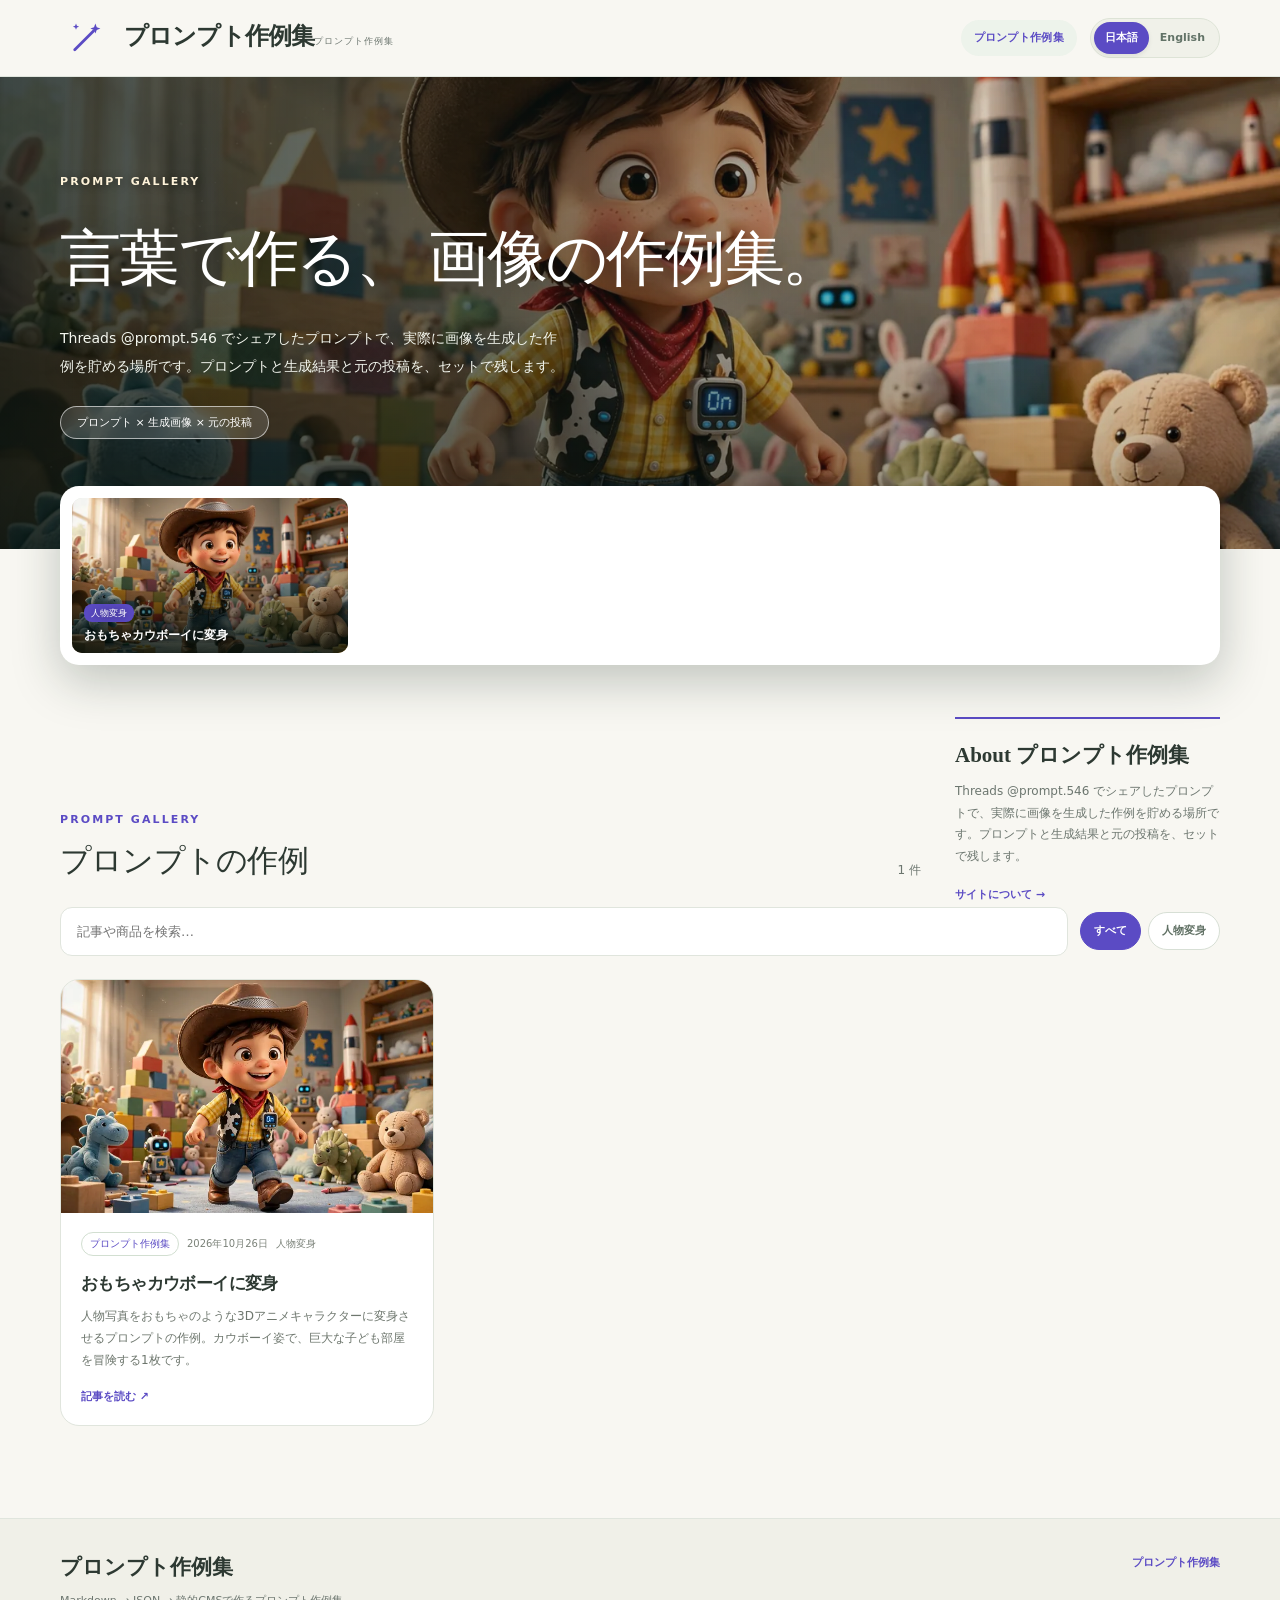
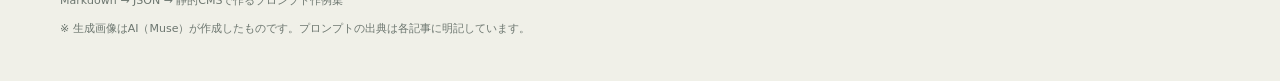
==== docs/index.html @ 7b7261bc "Update generated site files" ====
<!doctype html><html lang="ja"><head><meta charset="utf-8"><meta name="viewport" content="width=device-width,initial-scale=1"><meta name="description" content="Markdownから生成した静的JSONサイト"><meta http-equiv="Content-Security-Policy" content="default-src 'self'; script-src 'self' https://www.instagram.com https://www.threads.net https://www.threads.com; frame-src https://www.instagram.com https://www.threads.net https://www.threads.com; style-src 'self' 'unsafe-hashes' 'sha256-xK+TcQ9StFcaVVSroz1BgC50XqBvx1GcKyflF9XE4A0=' 'sha256-l6khRnjaVBZm7Z9S5+A/4ZrRnU7hBbTAGeVNTXpAbwU='; img-src 'self' data:; connect-src 'self'; object-src 'none'; base-uri 'self'; form-action 'none'"><title>プロンプト作例集</title><link rel="stylesheet" href="assets/style.css"></head><body><div id="app" data-default="prompt" data-root="./" data-mode="site" data-site-id="prompt" data-portal-url=""><p class="loading">読み込み中…</p></div><noscript>JavaScriptを有効にしてください。</noscript><script src="assets/app.js" defer></script></body></html>
---- docs/assets/style.css ----
:root{--bg:#f8f7f2;--ink:#2d3932;--muted:#6c766f;--line:#e0e5dd;--accent:#416851;--accentsoft:#edf3eb;--paper:#fff;--round:19px;--shadow:0 18px 48px rgba(37,57,42,.075)}*{box-sizing:border-box}html{scroll-behavior:smooth}body{margin:0;background:var(--bg);color:var(--ink);font:15px/1.8 -apple-system,BlinkMacSystemFont,'Noto Sans JP','Hiragino Kaku Gothic ProN',system-ui,sans-serif}button,input{font:inherit}button{cursor:pointer}a{color:inherit;text-decoration:none}a:hover{color:var(--accent)}img{max-width:100%}h1,h2,h3,p{margin-top:0}[hidden]{display:none!important}.container{width:min(1160px,calc(100% - 48px));margin:auto}.topbar{position:sticky;top:0;z-index:5;background:rgba(248,247,242,.97);backdrop-filter:blur(13px);border-bottom:1px solid var(--line)}.topline{display:flex;gap:18px;align-items:center;justify-content:space-between;min-height:76px}.brand{display:flex;align-items:center;gap:12px;min-width:0}.brandicon{width:42px;height:42px;display:grid;place-items:center;border-radius:13px;background:var(--accent);color:white;font:26px Georgia,serif}.brandname{font-family:Georgia,'Noto Serif JP',serif;font-size:24px;font-weight:700;line-height:1.1;letter-spacing:-.035em}.brandsub{font-size:9px;color:var(--muted);letter-spacing:.11em;line-height:1.4;margin-top:5px}.links{display:flex;align-items:center;gap:6px;flex-wrap:wrap;justify-content:flex-end}.links a{font-size:11px;font-weight:700;letter-spacing:.025em;border-radius:100px;padding:8px 13px;white-space:nowrap}.links a.selected{background:var(--accentsoft);color:var(--accent)}.cartbadge{display:inline-block;background:var(--accent);color:white;border-radius:15px;font-size:9px;min-width:17px;text-align:center;padding:0 4px}.mobilehint{display:none}.hero{background:linear-gradient(115deg,#e3eade,#f2dfc7);position:relative;overflow:hidden}.hero:before{content:"";position:absolute;width:370px;height:370px;border-radius:100%;right:-55px;top:-160px;background:rgba(255,255,255,.28)}.hero:after{content:"✳";position:absolute;right:10%;bottom:-150px;font:350px Georgia,serif;line-height:1;color:rgba(74,110,81,.09);transform:rotate(-16deg)}.hero.town{background:linear-gradient(110deg,#d9ebec,#eaf1e2)}.hero.town:after{content:"⌂";color:rgba(66,106,118,.09)}.hero.fruit{background:linear-gradient(110deg,#f6e6d2,#f7e0d9)}.hero.fruit:after{content:"◌";color:rgba(166,95,70,.13)}.heroinner{position:relative;z-index:1;padding:70px 0 77px;max-width:1160px;margin:auto}.kicker{font-size:11px;letter-spacing:.19em;font-weight:800;color:var(--accent)}.hero h1{font:500 clamp(35px,5vw,61px)/1.5 Georgia,'Noto Serif JP',serif;letter-spacing:-.035em;margin:19px 0;color:#263c31;white-space:pre-line}.hero p{font-size:14px;max-width:565px;color:#5c6a60;line-height:2}.hero .subpill{display:inline-flex;border:1px solid color-mix(in srgb,var(--accent) 35%,transparent);border-radius:100px;color:var(--accent);font-size:11px;padding:6px 16px;margin-top:12px;background:rgba(255,255,255,.28)}.section{padding:52px 0}.sectiontitle{display:flex;justify-content:space-between;align-items:end;margin-bottom:25px;gap:16px}.sectiontitle h2{font:500 31px/1.35 Georgia,'Noto Serif JP',serif;letter-spacing:-.025em;margin:8px 0 0}.sectiontitle .caption{font-size:12px;color:var(--muted);margin:0}.siteintro{display:grid;grid-template-columns:repeat(3,1fr);gap:18px;margin-bottom:50px}.siteitem{border:1px solid var(--line);background:white;border-radius:18px;padding:22px 23px;transition:transform .15s,border-color .15s;display:flex;gap:12px;align-items:start}.siteitem:hover{transform:translateY(-3px);border-color:var(--accent)}.siteemoji{width:45px;height:45px;border-radius:15px;background:var(--accentsoft);display:grid;place-items:center;font-size:23px;flex:none}.siteitem strong{font-size:15px}.siteitem span{display:block;font-size:11px;color:var(--muted);line-height:1.8;margin-top:4px}.tools{display:flex;gap:12px;flex-wrap:wrap;align-items:center;margin-bottom:23px}.search{background:#fff;border:1px solid var(--line);padding:12px 16px;border-radius:12px;min-width:220px;flex:1;font-size:13px;outline-color:var(--accent)}.chips{display:flex;flex-wrap:wrap;gap:7px}.chip{border:1px solid #d7dfd5;color:#617165;padding:8px 13px;background:#fff;border-radius:30px;font-size:11px;font-weight:700}.chip.active{background:var(--accent);color:white;border-color:var(--accent)}.grid{display:grid;grid-template-columns:repeat(3,minmax(0,1fr));gap:19px}.tile{border-radius:var(--round);background:var(--paper);border:1px solid var(--line);overflow:hidden;display:flex;flex-direction:column;transition:transform .18s,border-color .18s,box-shadow .18s}.tile:hover{transform:translateY(-4px);box-shadow:var(--shadow);border-color:#b3c6b6}.tile-image{width:100%;aspect-ratio:16/10;object-fit:cover;display:block;background:#e8e4d8}.tile-content{display:flex;flex-direction:column;flex:1;padding:19px 20px 18px}.tile-meta{display:flex;gap:8px;align-items:center;flex-wrap:wrap;color:#7b8279;font-size:10px}.tag{color:var(--accent);border:1px solid #d2dfd1;border-radius:20px;padding:2px 8px;font-size:10px}.tile h3{font-size:17px;line-height:1.65;margin:13px 0 8px;letter-spacing:-.035em}.tile p{font-size:12px;color:#6e776e;line-height:1.85;margin-bottom:16px}.tile-foot{margin-top:auto;display:flex;gap:10px;justify-content:space-between;align-items:center}.more{color:var(--accent);font-size:11px;font-weight:800}.price{font-size:19px;font-weight:750;color:#a65e42}.price small{font-size:10px;font-weight:400;color:#777}.pillbutton{border:1px solid var(--accent);background:var(--accent);color:white;border-radius:30px;padding:7px 15px;font-size:11px;font-weight:700}.pillbutton.ghost{background:white;color:var(--accent)}.pillbutton:hover{opacity:.85}.introgrid{display:grid;grid-template-columns:1fr 265px;gap:34px}.rightnote{border-top:2px solid var(--accent);padding-top:22px}.rightnote h3{font:600 21px Georgia,serif;margin-bottom:12px}.rightnote p{font-size:12px;color:var(--muted)}.article{display:grid;grid-template-columns:minmax(0,1fr) 260px;gap:34px;align-items:start}.articlehead{padding:44px 0 32px;background:linear-gradient(105deg,var(--accentsoft),#f5eddf)}.articlehead h1{font:500 clamp(29px,4vw,44px)/1.52 Georgia,'Noto Serif JP',serif;margin:12px 0 0;overflow-wrap:anywhere}.paper{border:1px solid var(--line);border-radius:19px;background:#fff;padding:32px;overflow-wrap:anywhere}.articlecover{width:100%;aspect-ratio:16/10;object-fit:cover;border-radius:11px;margin-bottom:26px}.prose{font-size:14px;line-height:2.15}.prose h2{font-size:20px;margin-top:30px;border-left:4px solid var(--accent);padding-left:12px}.prose h3{font-size:17px}.prose img{display:block;margin:22px auto;max-width:100%;height:auto;border-radius:10px}.prose p{margin-bottom:18px}.prose a{color:var(--accent);font-weight:600;text-decoration:underline;text-underline-offset:3px}.prose a:hover{text-decoration-thickness:2px}.prose ul{padding-left:20px}.prose table{width:100%;border-collapse:collapse;margin:4px 0 24px;font-size:13px;line-height:1.75}.prose th,.prose td{border:1px solid var(--line);padding:9px 12px;text-align:left;vertical-align:top}.prose th{background:var(--accentsoft);font-weight:700}.prose tbody tr:nth-child(even){background:#fafaf6}.prose td:first-child{font-weight:600}.prose pre{overflow-x:auto;background:#f4f4ee;border:1px solid var(--line);border-radius:10px;padding:14px 16px;font-size:12.5px;line-height:1.7;margin:4px 0 22px}.prose code{font-family:ui-monospace,SFMono-Regular,Menlo,Consolas,monospace}.backlink{display:inline-flex;margin-top:25px;color:var(--accent);font-weight:800;font-size:12px}.info{padding:17px;background:var(--accentsoft);border-radius:13px;font-size:12px;color:#5f6e62;margin-top:18px}.info.warn{background:#fff4e5;color:#956044;border:1px solid #efd7b9}.cross{margin-top:45px;padding-top:20px;border-top:1px solid var(--line)}.cross h2{font:500 25px Georgia,serif}.crosslinks{display:grid;grid-template-columns:repeat(2,minmax(0,1fr));gap:14px}.crosslink{display:flex;align-items:center;gap:12px;border:1px solid var(--line);padding:9px;background:white;border-radius:12px;min-width:0}.crosslink img{width:78px;height:58px;object-fit:cover;border-radius:7px;flex:none}.crosslink strong{font-size:12px;line-height:1.5;display:block}.crosslink span{font-size:10px;color:var(--muted)}.lead{font:500 18px/1.85 Georgia,serif}.purchase{display:flex;align-items:end;justify-content:space-between;gap:12px;background:#f8f6ef;padding:18px;border-radius:13px;margin-top:25px}.purchase .pillbutton{font-size:13px;padding:12px 18px}.toolbar{display:flex;align-items:center;justify-content:space-between;gap:12px;margin-bottom:24px}.notice{font-size:12px;color:#926148;background:#fff1e7;border:1px solid #eed6c2;border-radius:10px;padding:12px 16px}.cartrow{display:grid;grid-template-columns:90px 1fr auto;align-items:center;gap:17px;border-bottom:1px solid var(--line);padding:19px 0}.cartrow img{width:90px;height:67px;object-fit:cover;border-radius:9px}.cartrow h3{font-size:15px;margin-bottom:4px}.cartrow p{font-size:11px;color:var(--muted);margin:0}.cartctrl{display:flex;align-items:center;gap:9px}.cartctrl button{border:1px solid var(--line);background:#fff;padding:4px 10px;border-radius:8px}.total{display:flex;align-items:center;justify-content:space-between;font-size:20px;font-weight:bold;margin:30px 0}.servicegrid{display:grid;grid-template-columns:repeat(3,minmax(0,1fr));gap:12px;margin:0 0 35px}.service{padding:17px 20px;background:white;border:1px solid var(--line);border-radius:14px;font-size:13px;font-weight:700;color:#466f78;display:flex;align-items:center;gap:10px}.footer{margin-top:40px;border-top:1px solid var(--line);background:#f0f0e8;padding:34px 0}.footerinner{display:flex;align-items:start;justify-content:space-between;gap:24px}.footer strong{font:600 21px Georgia,serif}.footer p{font-size:11px;color:var(--muted);margin:8px 0}.footlinks{display:flex;gap:16px;flex-wrap:wrap}.footlinks a{font-size:11px;font-weight:700;color:var(--accent)}.empty{padding:35px;border:1px dashed #ccd5ca;border-radius:14px;text-align:center;color:var(--muted)}.loading{padding:50px;text-align:center}.sr-only{position:absolute;width:1px;height:1px;overflow:hidden;clip:rect(0,0,0,0)}
@media(max-width:950px){.grid{grid-template-columns:repeat(2,minmax(0,1fr))}.siteintro{grid-template-columns:repeat(2,minmax(0,1fr))}.introgrid,.article{grid-template-columns:1fr}.rightnote{display:none}.links{gap:0}.links a{padding:8px 9px}.heroinner{padding:58px 0}}
@media(max-width:600px){.container{width:calc(100% - 30px)}.topline{min-height:80px;display:block;padding:12px 0}.brand{margin-bottom:8px}.brandicon{width:33px;height:33px;font-size:19px}.brandname{font-size:19px}.brandsub{display:none}.links{justify-content:flex-start;gap:2px}.links a{font-size:10px;padding:5px 8px}.heroinner{padding:38px 0 44px}.hero h1{font-size:35px}.hero p{font-size:12px}.hero:after{font-size:210px;bottom:-85px}.section{padding:36px 0}.siteintro,.grid,.crosslinks,.servicegrid{grid-template-columns:1fr}.sectiontitle h2{font-size:25px}.paper{padding:20px}.articlehead{padding:27px 0}.cartrow{grid-template-columns:65px 1fr}.cartrow img{width:65px;height:58px}.cartctrl{grid-column:2}.purchase{display:block}.purchase button{margin-top:16px}.footerinner{display:block}.footlinks{margin-top:16px}.tile-content{padding:16px}.prose table{display:block;overflow-x:auto;-webkit-overflow-scrolling:touch}.prose th,.prose td{padding:8px 10px}.prose table:has(>thead>tr>:nth-child(2):last-child){overflow:visible}.prose table:has(>thead>tr>:nth-child(2):last-child) thead{display:none}.prose table:has(>thead>tr>:nth-child(2):last-child) tbody,.prose table:has(>thead>tr>:nth-child(2):last-child) tr{display:block}.prose table:has(>thead>tr>:nth-child(2):last-child) tr{border:1px solid var(--line);border-radius:12px;margin-bottom:12px;overflow:hidden;background:#fff}.prose table:has(>thead>tr>:nth-child(2):last-child) td{display:block;border:none;padding:6px 14px 12px}.prose table:has(>thead>tr>:nth-child(2):last-child) td:first-child{background:var(--accentsoft);font-weight:700;white-space:normal;padding:8px 14px;margin-bottom:6px}.prose table:not(:has(>thead>tr>:nth-child(2):last-child)) th,.prose table:not(:has(>thead>tr>:nth-child(2):last-child)) td{min-width:112px}}
@media(prefers-reduced-motion:reduce){html{scroll-behavior:auto}.tile,.siteitem{transition:none}}
/* Bi-lingual navigation and photographic Yamagata gourmet hero. */
.header-right{display:flex;align-items:center;gap:13px;justify-content:flex-end;flex-wrap:wrap}
.language-switch{display:inline-flex;background:#f0f1e9;border:1px solid #dde3d6;padding:3px;border-radius:40px;white-space:nowrap}
.language-switch button{border:0;background:transparent;padding:6px 11px;color:#627367;border-radius:30px;font-size:11px;font-weight:750}
.language-switch button.chosen{background:var(--accent);color:#fff;box-shadow:0 2px 5px #00000014}
.hero.gourmet,.hero.prompt{background:#38302a;color:#fff}
.hero.gourmet,.hero.prompt .hero-photo{position:absolute;inset:0;width:100%;height:100%;object-fit:cover;display:block}
.hero.gourmet,.hero.prompt:before{display:none}
.hero.gourmet,.hero.prompt:after{content:none}
.hero.gourmet,.hero.prompt .heroinner{isolation:isolate}
.hero.gourmet,.hero.prompt h1{color:#fff;text-shadow:0 2px 20px #00000070}
.hero.gourmet,.hero.prompt .kicker{color:#fae0b5}
.hero.gourmet,.hero.prompt p{color:#fff0d9;max-width:510px;text-shadow:0 1px 12px #00000065}
.hero.gourmet,.hero.prompt .subpill{background:#ffffff1f;border-color:#ffffff80;color:#fff}
.site-link-label{color:var(--accent)!important;font-weight:700!important}
@media(max-width:1060px){.header-right{gap:6px}.links a{padding:6px 8px}}
@media(max-width:720px){.header-right{justify-content:flex-start}.language-switch{margin-top:4px}.hero.gourmet,.hero.prompt .hero-photo{object-position:56% center}.hero.gourmet,.hero.prompt:before{display:block;background:linear-gradient(90deg,#221b14bb,transparent);inset:0;width:auto;height:auto;border-radius:0}.hero.gourmet,.hero.prompt .heroinner{padding:55px 0 65px}}


/* Editorial photographic style, with fully localized HTML text over image assets. */
.hero{background:#22312b;min-height:440px;isolation:isolate}
.hero .hero-photo{position:absolute;inset:0;width:100%;height:100%;display:block;object-fit:cover;object-position:center 47%;z-index:-2}
.hero:before,.hero.gourmet,.hero.prompt:before{content:"";display:block;position:absolute;inset:0;width:100%;height:100%;border-radius:0;background:linear-gradient(90deg,rgba(10,22,19,.79) 0%,rgba(13,24,20,.56) 39%,rgba(13,22,19,.07) 84%),linear-gradient(0deg,rgba(11,20,15,.30),transparent 55%);z-index:-1;pointer-events:none}
.hero:after,.hero.town:after,.hero.fruit:after,.hero.gourmet,.hero.prompt:after{content:none;display:none}
.hero.town,.hero.fruit,.hero.bakery,.hero.gourmet,.hero.prompt,.hero.portal{background-color:#284034}
.hero .heroinner{position:relative;z-index:1;padding:90px 0 110px}
.hero h1,.hero.gourmet,.hero.prompt h1{color:#fff;text-shadow:0 4px 30px rgba(0,0,0,.38)}
.hero p,.hero.gourmet,.hero.prompt p{color:#f3f6ee;text-shadow:0 1px 15px rgba(0,0,0,.5)}
.hero .kicker,.hero.gourmet,.hero.prompt .kicker{color:#fff3d9;text-shadow:0 1px 8px #0007}
.hero .subpill,.hero.gourmet,.hero.prompt .subpill{color:white;border-color:#fff9;background:#ffffff24;backdrop-filter:blur(8px)}
.hero.fruit .hero-photo{object-position:center 48%}
.hero.town .hero-photo{object-position:center 50%}
.hero.bakery .hero-photo{object-position:center 50%}
.siteintro{grid-template-columns:repeat(4,minmax(0,1fr));gap:15px;margin-bottom:51px}
.siteitem{display:block;padding:0;overflow:hidden;min-width:0;box-shadow:0 5px 20px #20351f0a}
.siteitem-photo{display:block;overflow:hidden;height:156px;margin:0!important;background:#dde4d6}
.siteitem-photo img{width:100%;height:100%;display:block;object-fit:cover;transition:transform .3s}
.siteitem:hover .siteitem-photo img{transform:scale(1.045)}
.siteitem-info{padding:17px 19px 20px}
.siteitem-info strong{display:block;font-size:17px;line-height:1.45;margin:6px 0}
.siteitem-info .siteitem-type{font-size:10px;color:var(--accent);font-weight:800;letter-spacing:.07em}
.siteitem-info .siteitem-description{font-size:11px;line-height:1.7;color:#68766e;display:block;min-height:38px}
.siteitem-info .site-link-label{display:block;margin-top:14px}
.feature-wrap{position:relative;z-index:2;margin-top:-63px}
.photo-features{display:grid;grid-template-columns:repeat(4,minmax(0,1fr));gap:11px;padding:12px;background:#fff;border-radius:19px;box-shadow:0 16px 48px #172a2040}
.photo-feature{position:relative;height:155px;overflow:hidden;display:block;border-radius:10px;background:#dce8df}
.photo-feature:after{content:"";position:absolute;inset:0;background:linear-gradient(0deg,#05100ad9,transparent 65%)}
.photo-feature img{width:100%;height:100%;display:block;object-fit:cover;transition:transform .3s}
.photo-feature:hover img{transform:scale(1.07)}
.feature-caption{position:absolute;z-index:1;bottom:10px;left:12px;right:12px;color:#fff;text-shadow:0 1px 8px #000a}
.feature-caption small{display:inline-block;font-size:9px;background:var(--accent);color:#fff;padding:1px 7px;border-radius:8px;margin-bottom:5px}
.feature-caption strong{display:block;font-size:12px;line-height:1.35;max-height:3em;overflow:hidden}
@media(max-width:1000px){.siteintro{grid-template-columns:repeat(2,minmax(0,1fr))}.photo-feature{height:138px}.hero .heroinner{padding:70px 0 103px}}
@media(max-width:650px){.hero{min-height:385px}.hero .heroinner{padding:55px 0 100px}.hero:before{background:linear-gradient(90deg,#102015d9,rgba(12,28,19,.56) 75%,#0b261f35)}.siteintro{gap:12px}.siteitem-photo{height:112px}.siteitem-info{padding:12px}.siteitem-info strong{font-size:14px}.siteitem-info .siteitem-description{min-height:0}.photo-features{grid-template-columns:repeat(2,minmax(0,1fr));gap:8px;padding:8px;border-radius:14px}.feature-wrap{margin-top:-53px}.photo-feature{height:128px}.feature-caption strong{font-size:11px}}

/* Editorial vector logos, replacing the temporary h./house/emoji marks. */
.brandicon{width:52px;height:52px;flex:none;display:inline-flex;align-items:center;justify-content:center;background:transparent!important;color:#4a755f;border-radius:0!important;font-size:inherit;overflow:visible}
.brandicon svg{display:block;width:49px;height:49px;max-width:none;flex:none}
.brandicon-portal{color:#55785c}
.brandicon-bakery{color:#9b6a36}
.brandicon-town{color:#517c55}
.brandicon-fruit{color:#e77e2a}
.brandicon-gourmet{color:#143c47}
.brandicon-gourmet svg{width:54px}
@media(max-width:650px){.brandicon{width:39px;height:39px}.brandicon svg{width:38px;height:38px}.brandicon-gourmet svg{width:42px}}

.embed{display:flex;justify-content:center;margin:0 auto 24px;max-width:560px}
.embed blockquote{width:100%}
.heronote{font-size:11px;color:#7a847b;margin-top:14px;max-width:680px;line-height:1.9}
.mapbox{margin-top:26px;border:1px solid var(--line);border-radius:13px;padding:18px;background:#fbfaf5}.mapbox h3{font-size:15px;margin-bottom:10px}.maplinks{display:flex;gap:10px;flex-wrap:wrap}.mapbox p{font-size:11px;color:var(--muted);margin:10px 0 0}

/* Article page: left sidebar with site note + SNS embed (trial, 2026-10-26) */
.article{grid-template-columns:350px minmax(0,1fr)}
.leftnote{position:sticky;top:96px;border-top:2px solid var(--accent);padding-top:22px}
.leftnote h3{font:600 21px Georgia,serif;margin-bottom:12px}
.leftnote p{font-size:12px;color:var(--muted)}
.leftnote .embed{margin:24px 0 0;max-width:100%}
@media(max-width:950px){.article{grid-template-columns:1fr}.leftnote{position:static}}

/* Prompt gallery brand */
.brandicon-prompt{color:#5b4bc4}
.brandicon-prompt svg{width:40px}
.embed{margin-top:18px}
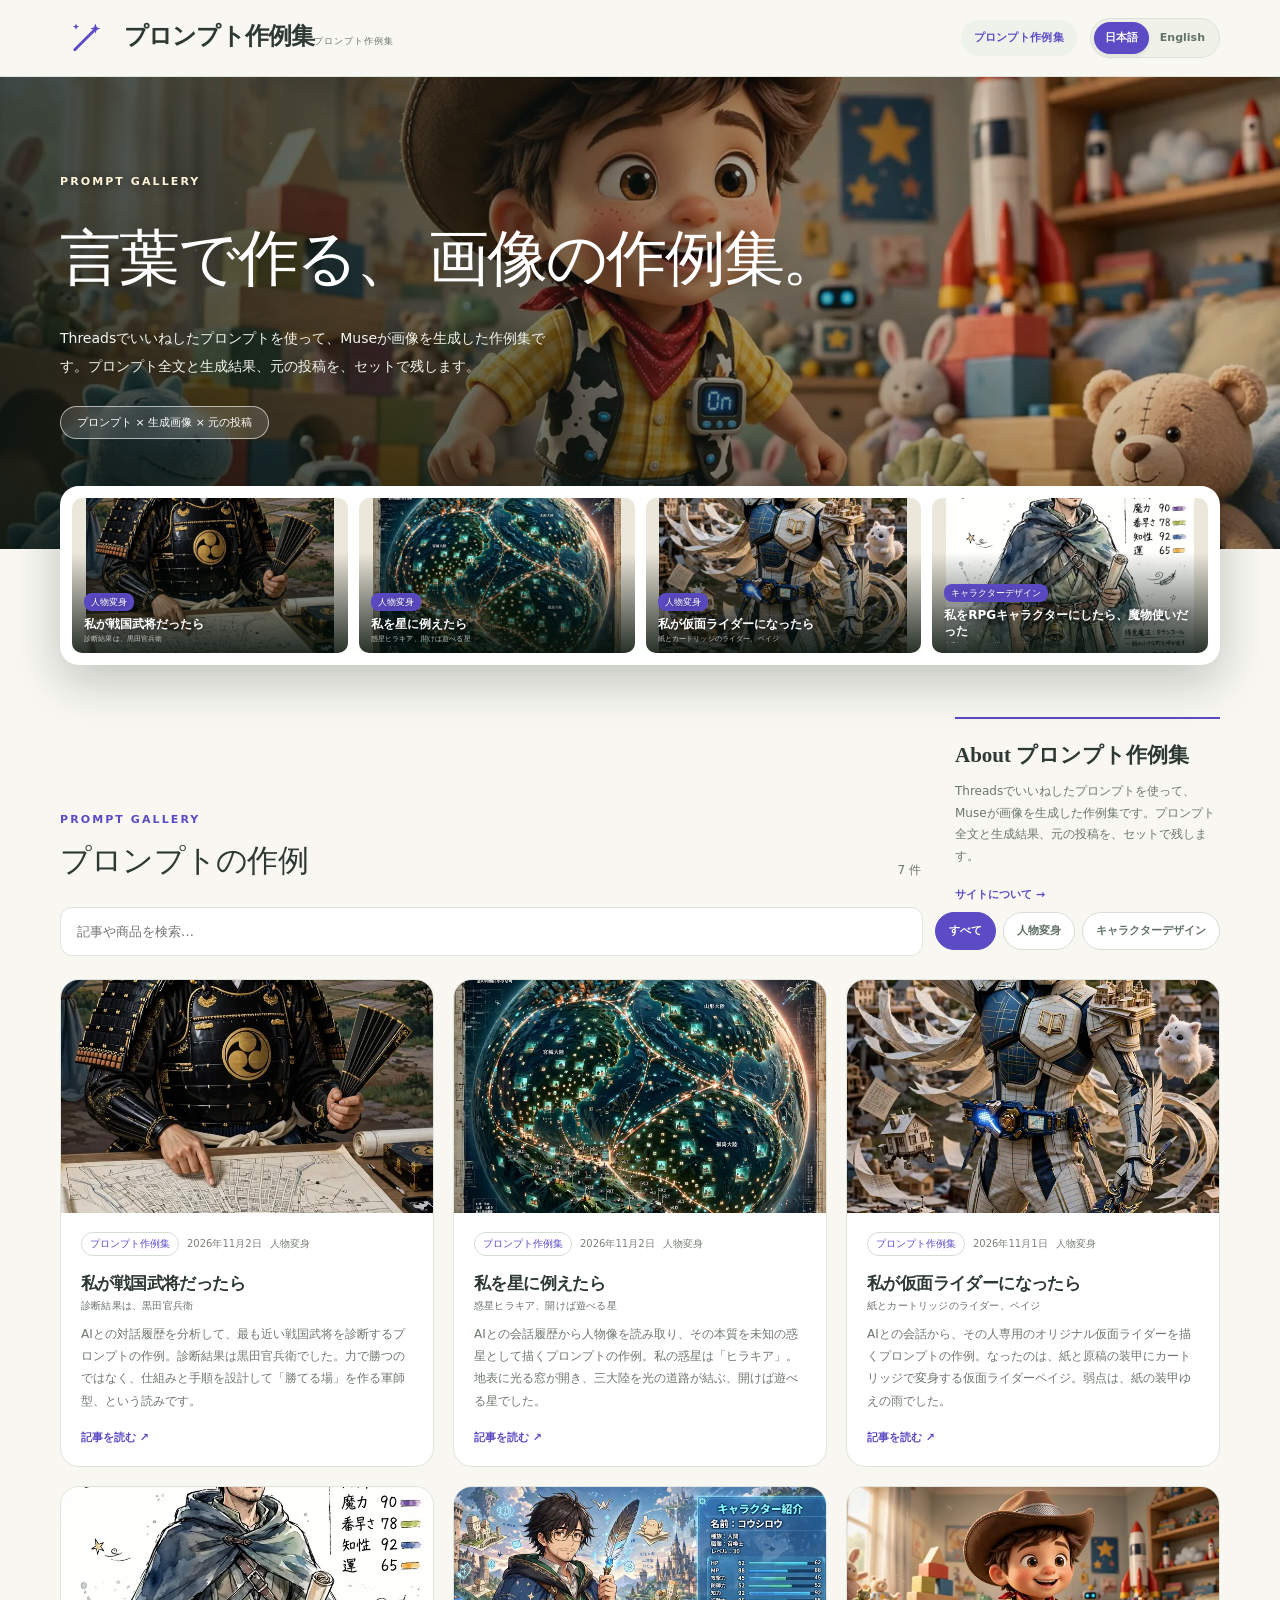
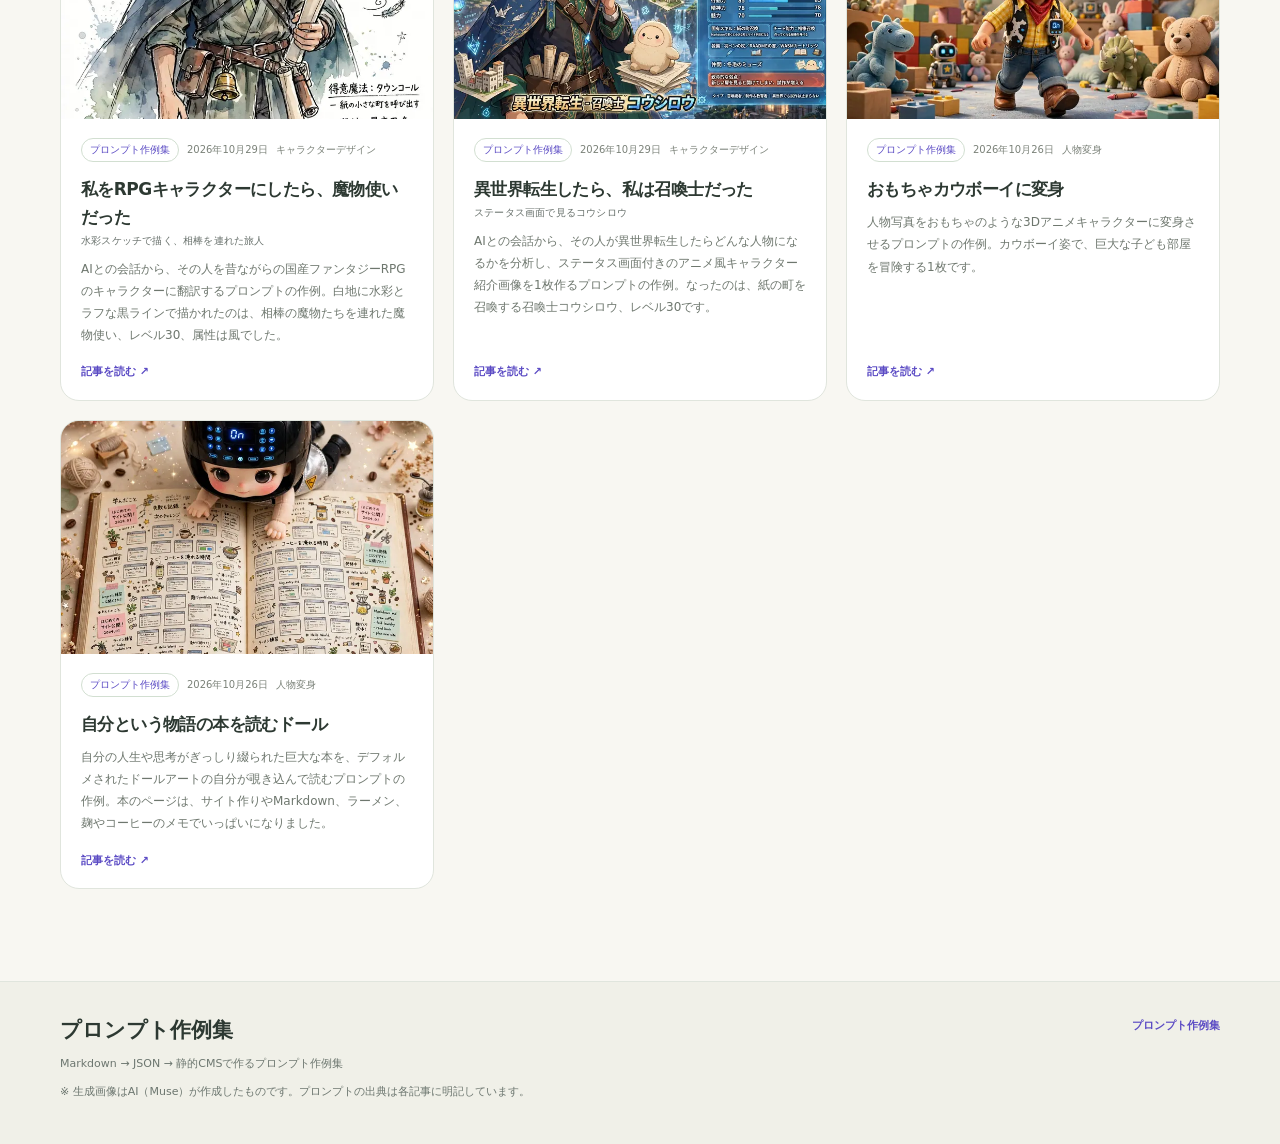
==== commit a48202fe: "Update generated site files" ====
--- a/docs/index.html
+++ b/docs/index.html
@@ -1 +1 @@
-<!doctype html><html lang="ja"><head><meta charset="utf-8"><meta name="viewport" content="width=device-width,initial-scale=1"><meta name="description" content="Markdownから生成した静的JSONサイト"><meta http-equiv="Content-Security-Policy" content="default-src 'self'; script-src 'self' https://www.instagram.com https://www.threads.net https://www.threads.com; frame-src https://www.instagram.com https://www.threads.net https://www.threads.com; style-src 'self' 'unsafe-hashes' 'sha256-xK+TcQ9StFcaVVSroz1BgC50XqBvx1GcKyflF9XE4A0=' 'sha256-l6khRnjaVBZm7Z9S5+A/4ZrRnU7hBbTAGeVNTXpAbwU='; img-src 'self' data:; connect-src 'self'; object-src 'none'; base-uri 'self'; form-action 'none'"><title>プロンプト作例集</title><link rel="stylesheet" href="assets/style.css"></head><body><div id="app" data-default="prompt" data-root="./" data-mode="site" data-site-id="prompt" data-portal-url=""><p class="loading">読み込み中…</p></div><noscript>JavaScriptを有効にしてください。</noscript><script src="assets/app.js" defer></script></body></html>+<!doctype html><html lang="ja"><head><meta charset="utf-8"><meta name="viewport" content="width=device-width,initial-scale=1"><meta name="description" content="Markdownから生成した静的JSONサイト"><meta http-equiv="Content-Security-Policy" content="default-src 'self'; script-src 'self' https://static.cloudflareinsights.com https://www.instagram.com https://www.threads.net https://www.threads.com; frame-src https://www.instagram.com https://www.threads.net https://www.threads.com; style-src 'self' 'unsafe-hashes' 'sha256-xK+TcQ9StFcaVVSroz1BgC50XqBvx1GcKyflF9XE4A0=' 'sha256-l6khRnjaVBZm7Z9S5+A/4ZrRnU7hBbTAGeVNTXpAbwU='; img-src 'self' data:; connect-src 'self' https://cloudflareinsights.com; object-src 'none'; base-uri 'self'; form-action 'none'"><title>プロンプト作例集</title><link rel="stylesheet" href="assets/style.css"></head><body><div id="app" data-default="prompt" data-root="./" data-mode="site" data-site-id="prompt" data-portal-url=""><p class="loading">読み込み中…</p></div><noscript>JavaScriptを有効にしてください。</noscript><script src="assets/app.js" defer></script><script defer src="https://static.cloudflareinsights.com/beacon.min.js" data-cf-beacon='{"token": "cdf4ee53507948e4a412f503875833cd"}'></script></body></html>
--- a/docs/assets/style.css
+++ b/docs/assets/style.css
@@ -1,4 +1,4 @@
-:root{--bg:#f8f7f2;--ink:#2d3932;--muted:#6c766f;--line:#e0e5dd;--accent:#416851;--accentsoft:#edf3eb;--paper:#fff;--round:19px;--shadow:0 18px 48px rgba(37,57,42,.075)}*{box-sizing:border-box}html{scroll-behavior:smooth}body{margin:0;background:var(--bg);color:var(--ink);font:15px/1.8 -apple-system,BlinkMacSystemFont,'Noto Sans JP','Hiragino Kaku Gothic ProN',system-ui,sans-serif}button,input{font:inherit}button{cursor:pointer}a{color:inherit;text-decoration:none}a:hover{color:var(--accent)}img{max-width:100%}h1,h2,h3,p{margin-top:0}[hidden]{display:none!important}.container{width:min(1160px,calc(100% - 48px));margin:auto}.topbar{position:sticky;top:0;z-index:5;background:rgba(248,247,242,.97);backdrop-filter:blur(13px);border-bottom:1px solid var(--line)}.topline{display:flex;gap:18px;align-items:center;justify-content:space-between;min-height:76px}.brand{display:flex;align-items:center;gap:12px;min-width:0}.brandicon{width:42px;height:42px;display:grid;place-items:center;border-radius:13px;background:var(--accent);color:white;font:26px Georgia,serif}.brandname{font-family:Georgia,'Noto Serif JP',serif;font-size:24px;font-weight:700;line-height:1.1;letter-spacing:-.035em}.brandsub{font-size:9px;color:var(--muted);letter-spacing:.11em;line-height:1.4;margin-top:5px}.links{display:flex;align-items:center;gap:6px;flex-wrap:wrap;justify-content:flex-end}.links a{font-size:11px;font-weight:700;letter-spacing:.025em;border-radius:100px;padding:8px 13px;white-space:nowrap}.links a.selected{background:var(--accentsoft);color:var(--accent)}.cartbadge{display:inline-block;background:var(--accent);color:white;border-radius:15px;font-size:9px;min-width:17px;text-align:center;padding:0 4px}.mobilehint{display:none}.hero{background:linear-gradient(115deg,#e3eade,#f2dfc7);position:relative;overflow:hidden}.hero:before{content:"";position:absolute;width:370px;height:370px;border-radius:100%;right:-55px;top:-160px;background:rgba(255,255,255,.28)}.hero:after{content:"✳";position:absolute;right:10%;bottom:-150px;font:350px Georgia,serif;line-height:1;color:rgba(74,110,81,.09);transform:rotate(-16deg)}.hero.town{background:linear-gradient(110deg,#d9ebec,#eaf1e2)}.hero.town:after{content:"⌂";color:rgba(66,106,118,.09)}.hero.fruit{background:linear-gradient(110deg,#f6e6d2,#f7e0d9)}.hero.fruit:after{content:"◌";color:rgba(166,95,70,.13)}.heroinner{position:relative;z-index:1;padding:70px 0 77px;max-width:1160px;margin:auto}.kicker{font-size:11px;letter-spacing:.19em;font-weight:800;color:var(--accent)}.hero h1{font:500 clamp(35px,5vw,61px)/1.5 Georgia,'Noto Serif JP',serif;letter-spacing:-.035em;margin:19px 0;color:#263c31;white-space:pre-line}.hero p{font-size:14px;max-width:565px;color:#5c6a60;line-height:2}.hero .subpill{display:inline-flex;border:1px solid color-mix(in srgb,var(--accent) 35%,transparent);border-radius:100px;color:var(--accent);font-size:11px;padding:6px 16px;margin-top:12px;background:rgba(255,255,255,.28)}.section{padding:52px 0}.sectiontitle{display:flex;justify-content:space-between;align-items:end;margin-bottom:25px;gap:16px}.sectiontitle h2{font:500 31px/1.35 Georgia,'Noto Serif JP',serif;letter-spacing:-.025em;margin:8px 0 0}.sectiontitle .caption{font-size:12px;color:var(--muted);margin:0}.siteintro{display:grid;grid-template-columns:repeat(3,1fr);gap:18px;margin-bottom:50px}.siteitem{border:1px solid var(--line);background:white;border-radius:18px;padding:22px 23px;transition:transform .15s,border-color .15s;display:flex;gap:12px;align-items:start}.siteitem:hover{transform:translateY(-3px);border-color:var(--accent)}.siteemoji{width:45px;height:45px;border-radius:15px;background:var(--accentsoft);display:grid;place-items:center;font-size:23px;flex:none}.siteitem strong{font-size:15px}.siteitem span{display:block;font-size:11px;color:var(--muted);line-height:1.8;margin-top:4px}.tools{display:flex;gap:12px;flex-wrap:wrap;align-items:center;margin-bottom:23px}.search{background:#fff;border:1px solid var(--line);padding:12px 16px;border-radius:12px;min-width:220px;flex:1;font-size:13px;outline-color:var(--accent)}.chips{display:flex;flex-wrap:wrap;gap:7px}.chip{border:1px solid #d7dfd5;color:#617165;padding:8px 13px;background:#fff;border-radius:30px;font-size:11px;font-weight:700}.chip.active{background:var(--accent);color:white;border-color:var(--accent)}.grid{display:grid;grid-template-columns:repeat(3,minmax(0,1fr));gap:19px}.tile{border-radius:var(--round);background:var(--paper);border:1px solid var(--line);overflow:hidden;display:flex;flex-direction:column;transition:transform .18s,border-color .18s,box-shadow .18s}.tile:hover{transform:translateY(-4px);box-shadow:var(--shadow);border-color:#b3c6b6}.tile-image{width:100%;aspect-ratio:16/10;object-fit:cover;display:block;background:#e8e4d8}.tile-content{display:flex;flex-direction:column;flex:1;padding:19px 20px 18px}.tile-meta{display:flex;gap:8px;align-items:center;flex-wrap:wrap;color:#7b8279;font-size:10px}.tag{color:var(--accent);border:1px solid #d2dfd1;border-radius:20px;padding:2px 8px;font-size:10px}.tile h3{font-size:17px;line-height:1.65;margin:13px 0 8px;letter-spacing:-.035em}.tile p{font-size:12px;color:#6e776e;line-height:1.85;margin-bottom:16px}.tile-foot{margin-top:auto;display:flex;gap:10px;justify-content:space-between;align-items:center}.more{color:var(--accent);font-size:11px;font-weight:800}.price{font-size:19px;font-weight:750;color:#a65e42}.price small{font-size:10px;font-weight:400;color:#777}.pillbutton{border:1px solid var(--accent);background:var(--accent);color:white;border-radius:30px;padding:7px 15px;font-size:11px;font-weight:700}.pillbutton.ghost{background:white;color:var(--accent)}.pillbutton:hover{opacity:.85}.introgrid{display:grid;grid-template-columns:1fr 265px;gap:34px}.rightnote{border-top:2px solid var(--accent);padding-top:22px}.rightnote h3{font:600 21px Georgia,serif;margin-bottom:12px}.rightnote p{font-size:12px;color:var(--muted)}.article{display:grid;grid-template-columns:minmax(0,1fr) 260px;gap:34px;align-items:start}.articlehead{padding:44px 0 32px;background:linear-gradient(105deg,var(--accentsoft),#f5eddf)}.articlehead h1{font:500 clamp(29px,4vw,44px)/1.52 Georgia,'Noto Serif JP',serif;margin:12px 0 0;overflow-wrap:anywhere}.paper{border:1px solid var(--line);border-radius:19px;background:#fff;padding:32px;overflow-wrap:anywhere}.articlecover{width:100%;aspect-ratio:16/10;object-fit:cover;border-radius:11px;margin-bottom:26px}.prose{font-size:14px;line-height:2.15}.prose h2{font-size:20px;margin-top:30px;border-left:4px solid var(--accent);padding-left:12px}.prose h3{font-size:17px}.prose img{display:block;margin:22px auto;max-width:100%;height:auto;border-radius:10px}.prose p{margin-bottom:18px}.prose a{color:var(--accent);font-weight:600;text-decoration:underline;text-underline-offset:3px}.prose a:hover{text-decoration-thickness:2px}.prose ul{padding-left:20px}.prose table{width:100%;border-collapse:collapse;margin:4px 0 24px;font-size:13px;line-height:1.75}.prose th,.prose td{border:1px solid var(--line);padding:9px 12px;text-align:left;vertical-align:top}.prose th{background:var(--accentsoft);font-weight:700}.prose tbody tr:nth-child(even){background:#fafaf6}.prose td:first-child{font-weight:600}.prose pre{overflow-x:auto;background:#f4f4ee;border:1px solid var(--line);border-radius:10px;padding:14px 16px;font-size:12.5px;line-height:1.7;margin:4px 0 22px}.prose code{font-family:ui-monospace,SFMono-Regular,Menlo,Consolas,monospace}.backlink{display:inline-flex;margin-top:25px;color:var(--accent);font-weight:800;font-size:12px}.info{padding:17px;background:var(--accentsoft);border-radius:13px;font-size:12px;color:#5f6e62;margin-top:18px}.info.warn{background:#fff4e5;color:#956044;border:1px solid #efd7b9}.cross{margin-top:45px;padding-top:20px;border-top:1px solid var(--line)}.cross h2{font:500 25px Georgia,serif}.crosslinks{display:grid;grid-template-columns:repeat(2,minmax(0,1fr));gap:14px}.crosslink{display:flex;align-items:center;gap:12px;border:1px solid var(--line);padding:9px;background:white;border-radius:12px;min-width:0}.crosslink img{width:78px;height:58px;object-fit:cover;border-radius:7px;flex:none}.crosslink strong{font-size:12px;line-height:1.5;display:block}.crosslink span{font-size:10px;color:var(--muted)}.lead{font:500 18px/1.85 Georgia,serif}.purchase{display:flex;align-items:end;justify-content:space-between;gap:12px;background:#f8f6ef;padding:18px;border-radius:13px;margin-top:25px}.purchase .pillbutton{font-size:13px;padding:12px 18px}.toolbar{display:flex;align-items:center;justify-content:space-between;gap:12px;margin-bottom:24px}.notice{font-size:12px;color:#926148;background:#fff1e7;border:1px solid #eed6c2;border-radius:10px;padding:12px 16px}.cartrow{display:grid;grid-template-columns:90px 1fr auto;align-items:center;gap:17px;border-bottom:1px solid var(--line);padding:19px 0}.cartrow img{width:90px;height:67px;object-fit:cover;border-radius:9px}.cartrow h3{font-size:15px;margin-bottom:4px}.cartrow p{font-size:11px;color:var(--muted);margin:0}.cartctrl{display:flex;align-items:center;gap:9px}.cartctrl button{border:1px solid var(--line);background:#fff;padding:4px 10px;border-radius:8px}.total{display:flex;align-items:center;justify-content:space-between;font-size:20px;font-weight:bold;margin:30px 0}.servicegrid{display:grid;grid-template-columns:repeat(3,minmax(0,1fr));gap:12px;margin:0 0 35px}.service{padding:17px 20px;background:white;border:1px solid var(--line);border-radius:14px;font-size:13px;font-weight:700;color:#466f78;display:flex;align-items:center;gap:10px}.footer{margin-top:40px;border-top:1px solid var(--line);background:#f0f0e8;padding:34px 0}.footerinner{display:flex;align-items:start;justify-content:space-between;gap:24px}.footer strong{font:600 21px Georgia,serif}.footer p{font-size:11px;color:var(--muted);margin:8px 0}.footlinks{display:flex;gap:16px;flex-wrap:wrap}.footlinks a{font-size:11px;font-weight:700;color:var(--accent)}.empty{padding:35px;border:1px dashed #ccd5ca;border-radius:14px;text-align:center;color:var(--muted)}.loading{padding:50px;text-align:center}.sr-only{position:absolute;width:1px;height:1px;overflow:hidden;clip:rect(0,0,0,0)}
+:root{--bg:#f8f7f2;--ink:#2d3932;--muted:#6c766f;--line:#e0e5dd;--accent:#416851;--accentsoft:#edf3eb;--paper:#fff;--round:19px;--shadow:0 18px 48px rgba(37,57,42,.075)}*{box-sizing:border-box}html{scroll-behavior:smooth}body{margin:0;background:var(--bg);color:var(--ink);font:15px/1.8 -apple-system,BlinkMacSystemFont,'Noto Sans JP','Hiragino Kaku Gothic ProN',system-ui,sans-serif}button,input{font:inherit}button{cursor:pointer}a{color:inherit;text-decoration:none}a:hover{color:var(--accent)}img{max-width:100%}h1,h2,h3,p{margin-top:0}[hidden]{display:none!important}.container{width:min(1160px,calc(100% - 48px));margin:auto}.topbar{position:sticky;top:0;z-index:5;background:rgba(248,247,242,.97);backdrop-filter:blur(13px);border-bottom:1px solid var(--line)}.topline{display:flex;gap:18px;align-items:center;justify-content:space-between;min-height:76px}.brand{display:flex;align-items:center;gap:12px;min-width:0}.brandicon{width:42px;height:42px;display:grid;place-items:center;border-radius:13px;background:var(--accent);color:white;font:26px Georgia,serif}.brandname{font-family:Georgia,'Noto Serif JP',serif;font-size:24px;font-weight:700;line-height:1.1;letter-spacing:-.035em}.brandsub{font-size:9px;color:var(--muted);letter-spacing:.11em;line-height:1.4;margin-top:5px}.links{display:flex;align-items:center;gap:6px;flex-wrap:wrap;justify-content:flex-end}.links a{font-size:11px;font-weight:700;letter-spacing:.025em;border-radius:100px;padding:8px 13px;white-space:nowrap}.links a.selected{background:var(--accentsoft);color:var(--accent)}.cartbadge{display:inline-block;background:var(--accent);color:white;border-radius:15px;font-size:9px;min-width:17px;text-align:center;padding:0 4px}.mobilehint{display:none}.hero{background:linear-gradient(115deg,#e3eade,#f2dfc7);position:relative;overflow:hidden}.hero:before{content:"";position:absolute;width:370px;height:370px;border-radius:100%;right:-55px;top:-160px;background:rgba(255,255,255,.28)}.hero:after{content:"✳";position:absolute;right:10%;bottom:-150px;font:350px Georgia,serif;line-height:1;color:rgba(74,110,81,.09);transform:rotate(-16deg)}.hero.town{background:linear-gradient(110deg,#d9ebec,#eaf1e2)}.hero.town:after{content:"⌂";color:rgba(66,106,118,.09)}.hero.fruit{background:linear-gradient(110deg,#f6e6d2,#f7e0d9)}.hero.fruit:after{content:"◌";color:rgba(166,95,70,.13)}.heroinner{position:relative;z-index:1;padding:70px 0 77px;max-width:1160px;margin:auto}.kicker{font-size:11px;letter-spacing:.19em;font-weight:800;color:var(--accent)}.hero h1{font:500 clamp(35px,5vw,61px)/1.5 Georgia,'Noto Serif JP',serif;letter-spacing:-.035em;margin:19px 0;color:#263c31;white-space:pre-line}.hero p{font-size:14px;max-width:565px;color:#5c6a60;line-height:2}.hero .subpill{display:inline-flex;border:1px solid color-mix(in srgb,var(--accent) 35%,transparent);border-radius:100px;color:var(--accent);font-size:11px;padding:6px 16px;margin-top:12px;background:rgba(255,255,255,.28)}.section{padding:52px 0}.sectiontitle{display:flex;justify-content:space-between;align-items:end;margin-bottom:25px;gap:16px}.sectiontitle h2{font:500 31px/1.35 Georgia,'Noto Serif JP',serif;letter-spacing:-.025em;margin:8px 0 0}.sectiontitle .caption{font-size:12px;color:var(--muted);margin:0}.siteintro{display:grid;grid-template-columns:repeat(3,1fr);gap:18px;margin-bottom:50px}.siteitem{border:1px solid var(--line);background:white;border-radius:18px;padding:22px 23px;transition:transform .15s,border-color .15s;display:flex;gap:12px;align-items:start}.siteitem:hover{transform:translateY(-3px);border-color:var(--accent)}.siteemoji{width:45px;height:45px;border-radius:15px;background:var(--accentsoft);display:grid;place-items:center;font-size:23px;flex:none}.siteitem strong{font-size:15px}.siteitem span{display:block;font-size:11px;color:var(--muted);line-height:1.8;margin-top:4px}.tools{display:flex;gap:12px;flex-wrap:wrap;align-items:center;margin-bottom:23px}.search{background:#fff;border:1px solid var(--line);padding:12px 16px;border-radius:12px;min-width:220px;flex:1;font-size:13px;outline-color:var(--accent)}.chips{display:flex;flex-wrap:wrap;gap:7px}.chip{border:1px solid #d7dfd5;color:#617165;padding:8px 13px;background:#fff;border-radius:30px;font-size:11px;font-weight:700}.chip.active{background:var(--accent);color:white;border-color:var(--accent)}.grid{display:grid;grid-template-columns:repeat(3,minmax(0,1fr));gap:19px}.tile{border-radius:var(--round);background:var(--paper);border:1px solid var(--line);overflow:hidden;display:flex;flex-direction:column;transition:transform .18s,border-color .18s,box-shadow .18s}.tile:hover{transform:translateY(-4px);box-shadow:var(--shadow);border-color:#b3c6b6}.tile-image{width:100%;height:auto;display:block;background:#e8e4d8}.tile-content{display:flex;flex-direction:column;flex:1;padding:19px 20px 18px}.tile-meta{display:flex;gap:8px;align-items:center;flex-wrap:wrap;color:#7b8279;font-size:10px}.tag{color:var(--accent);border:1px solid #d2dfd1;border-radius:20px;padding:2px 8px;font-size:10px}.tile h3{font-size:17px;line-height:1.65;margin:13px 0 8px;letter-spacing:-.035em}.tile p{font-size:12px;color:#6e776e;line-height:1.85;margin-bottom:16px}.tile-foot{margin-top:auto;display:flex;gap:10px;justify-content:space-between;align-items:center}.more{color:var(--accent);font-size:11px;font-weight:800}.price{font-size:19px;font-weight:750;color:#a65e42}.price small{font-size:10px;font-weight:400;color:#777}.pillbutton{border:1px solid var(--accent);background:var(--accent);color:white;border-radius:30px;padding:7px 15px;font-size:11px;font-weight:700}.pillbutton.ghost{background:white;color:var(--accent)}.pillbutton:hover{opacity:.85}.introgrid{display:grid;grid-template-columns:1fr 265px;gap:34px}.rightnote{border-top:2px solid var(--accent);padding-top:22px}.rightnote h3{font:600 21px Georgia,serif;margin-bottom:12px}.rightnote p{font-size:12px;color:var(--muted)}.article{display:grid;grid-template-columns:minmax(0,1fr) 260px;gap:34px;align-items:start}.articlehead{padding:44px 0 32px;background:linear-gradient(105deg,var(--accentsoft),#f5eddf)}.articlehead h1{font:500 clamp(29px,4vw,44px)/1.52 Georgia,'Noto Serif JP',serif;margin:12px 0 0;overflow-wrap:anywhere}.paper{border:1px solid var(--line);border-radius:19px;background:#fff;padding:32px;overflow-wrap:anywhere}.articlecover{width:100%;height:auto;border-radius:11px;margin-bottom:26px}.prose{font-size:14px;line-height:2.15}.prose h2{font-size:20px;margin-top:30px;border-left:4px solid var(--accent);padding-left:12px}.prose h3{font-size:17px}.prose img{display:block;margin:22px auto;max-width:100%;height:auto;border-radius:10px}.prose p{margin-bottom:18px}.prose a{color:var(--accent);font-weight:600;text-decoration:underline;text-underline-offset:3px}.prose a:hover{text-decoration-thickness:2px}.prose ul{padding-left:20px}.prose table{width:100%;border-collapse:collapse;margin:4px 0 24px;font-size:13px;line-height:1.75}.prose th,.prose td{border:1px solid var(--line);padding:9px 12px;text-align:left;vertical-align:top}.prose th{background:var(--accentsoft);font-weight:700}.prose tbody tr:nth-child(even){background:#fafaf6}.prose td:first-child{font-weight:600}.prose pre{overflow-x:auto;background:#f4f4ee;border:1px solid var(--line);border-radius:10px;padding:14px 16px;font-size:12.5px;line-height:1.7;margin:4px 0 22px}.prose code{font-family:ui-monospace,SFMono-Regular,Menlo,Consolas,monospace}.backlink{display:inline-flex;margin-top:25px;color:var(--accent);font-weight:800;font-size:12px}.info{padding:17px;background:var(--accentsoft);border-radius:13px;font-size:12px;color:#5f6e62;margin-top:18px}.info.warn{background:#fff4e5;color:#956044;border:1px solid #efd7b9}.cross{margin-top:45px;padding-top:20px;border-top:1px solid var(--line)}.cross h2{font:500 25px Georgia,serif}.crosslinks{display:grid;grid-template-columns:repeat(2,minmax(0,1fr));gap:14px}.crosslink{display:flex;align-items:center;gap:12px;border:1px solid var(--line);padding:9px;background:white;border-radius:12px;min-width:0}.crosslink img{width:78px;height:58px;object-fit:cover;border-radius:7px;flex:none}.crosslink strong{font-size:12px;line-height:1.5;display:block}.crosslink span{font-size:10px;color:var(--muted)}.lead{font:500 18px/1.85 Georgia,serif}.purchase{display:flex;align-items:end;justify-content:space-between;gap:12px;background:#f8f6ef;padding:18px;border-radius:13px;margin-top:25px}.purchase .pillbutton{font-size:13px;padding:12px 18px}.toolbar{display:flex;align-items:center;justify-content:space-between;gap:12px;margin-bottom:24px}.notice{font-size:12px;color:#926148;background:#fff1e7;border:1px solid #eed6c2;border-radius:10px;padding:12px 16px}.cartrow{display:grid;grid-template-columns:90px 1fr auto;align-items:center;gap:17px;border-bottom:1px solid var(--line);padding:19px 0}.cartrow img{width:90px;height:67px;object-fit:cover;border-radius:9px}.cartrow h3{font-size:15px;margin-bottom:4px}.cartrow p{font-size:11px;color:var(--muted);margin:0}.cartctrl{display:flex;align-items:center;gap:9px}.cartctrl button{border:1px solid var(--line);background:#fff;padding:4px 10px;border-radius:8px}.total{display:flex;align-items:center;justify-content:space-between;font-size:20px;font-weight:bold;margin:30px 0}.servicegrid{display:grid;grid-template-columns:repeat(3,minmax(0,1fr));gap:12px;margin:0 0 35px}.service{padding:17px 20px;background:white;border:1px solid var(--line);border-radius:14px;font-size:13px;font-weight:700;color:#466f78;display:flex;align-items:center;gap:10px}.footer{margin-top:40px;border-top:1px solid var(--line);background:#f0f0e8;padding:34px 0}.footerinner{display:flex;align-items:start;justify-content:space-between;gap:24px}.footer strong{font:600 21px Georgia,serif}.footer p{font-size:11px;color:var(--muted);margin:8px 0}.footlinks{display:flex;gap:16px;flex-wrap:wrap}.footlinks a{font-size:11px;font-weight:700;color:var(--accent)}.empty{padding:35px;border:1px dashed #ccd5ca;border-radius:14px;text-align:center;color:var(--muted)}.loading{padding:50px;text-align:center}.sr-only{position:absolute;width:1px;height:1px;overflow:hidden;clip:rect(0,0,0,0)}
 @media(max-width:950px){.grid{grid-template-columns:repeat(2,minmax(0,1fr))}.siteintro{grid-template-columns:repeat(2,minmax(0,1fr))}.introgrid,.article{grid-template-columns:1fr}.rightnote{display:none}.links{gap:0}.links a{padding:8px 9px}.heroinner{padding:58px 0}}
 @media(max-width:600px){.container{width:calc(100% - 30px)}.topline{min-height:80px;display:block;padding:12px 0}.brand{margin-bottom:8px}.brandicon{width:33px;height:33px;font-size:19px}.brandname{font-size:19px}.brandsub{display:none}.links{justify-content:flex-start;gap:2px}.links a{font-size:10px;padding:5px 8px}.heroinner{padding:38px 0 44px}.hero h1{font-size:35px}.hero p{font-size:12px}.hero:after{font-size:210px;bottom:-85px}.section{padding:36px 0}.siteintro,.grid,.crosslinks,.servicegrid{grid-template-columns:1fr}.sectiontitle h2{font-size:25px}.paper{padding:20px}.articlehead{padding:27px 0}.cartrow{grid-template-columns:65px 1fr}.cartrow img{width:65px;height:58px}.cartctrl{grid-column:2}.purchase{display:block}.purchase button{margin-top:16px}.footerinner{display:block}.footlinks{margin-top:16px}.tile-content{padding:16px}.prose table{display:block;overflow-x:auto;-webkit-overflow-scrolling:touch}.prose th,.prose td{padding:8px 10px}.prose table:has(>thead>tr>:nth-child(2):last-child){overflow:visible}.prose table:has(>thead>tr>:nth-child(2):last-child) thead{display:none}.prose table:has(>thead>tr>:nth-child(2):last-child) tbody,.prose table:has(>thead>tr>:nth-child(2):last-child) tr{display:block}.prose table:has(>thead>tr>:nth-child(2):last-child) tr{border:1px solid var(--line);border-radius:12px;margin-bottom:12px;overflow:hidden;background:#fff}.prose table:has(>thead>tr>:nth-child(2):last-child) td{display:block;border:none;padding:6px 14px 12px}.prose table:has(>thead>tr>:nth-child(2):last-child) td:first-child{background:var(--accentsoft);font-weight:700;white-space:normal;padding:8px 14px;margin-bottom:6px}.prose table:not(:has(>thead>tr>:nth-child(2):last-child)) th,.prose table:not(:has(>thead>tr>:nth-child(2):last-child)) td{min-width:112px}}
 @media(prefers-reduced-motion:reduce){html{scroll-behavior:auto}.tile,.siteitem{transition:none}}
@@ -47,9 +47,9 @@
 .siteitem-info .site-link-label{display:block;margin-top:14px}
 .feature-wrap{position:relative;z-index:2;margin-top:-63px}
 .photo-features{display:grid;grid-template-columns:repeat(4,minmax(0,1fr));gap:11px;padding:12px;background:#fff;border-radius:19px;box-shadow:0 16px 48px #172a2040}
-.photo-feature{position:relative;height:155px;overflow:hidden;display:block;border-radius:10px;background:#dce8df}
+.photo-feature{position:relative;height:155px;overflow:hidden;display:block;border-radius:10px;background:#ece7db}
 .photo-feature:after{content:"";position:absolute;inset:0;background:linear-gradient(0deg,#05100ad9,transparent 65%)}
-.photo-feature img{width:100%;height:100%;display:block;object-fit:cover;transition:transform .3s}
+.photo-feature img{width:100%;height:100%;display:block;object-fit:contain;transition:transform .3s}
 .photo-feature:hover img{transform:scale(1.07)}
 .feature-caption{position:absolute;z-index:1;bottom:10px;left:12px;right:12px;color:#fff;text-shadow:0 1px 8px #000a}
 .feature-caption small{display:inline-block;font-size:9px;background:var(--accent);color:#fff;padding:1px 7px;border-radius:8px;margin-bottom:5px}
@@ -85,3 +85,20 @@
 .brandicon-prompt{color:#5b4bc4}
 .brandicon-prompt svg{width:40px}
 .embed{margin-top:18px}
+
+.prose pre{position:relative}
+.copybtn{position:absolute;top:8px;right:8px;border:1px solid var(--line);background:#fff;border-radius:20px;padding:4px 12px;font-size:11px;font-weight:700;color:var(--accent);cursor:pointer;font-family:inherit}
+.copybtn:hover{opacity:.85}
+
+/* Prompt display: wrap text to the article width instead of horizontal scrolling; top padding leaves a strip for the copy button (2026-10-26) */
+.prose pre{white-space:pre-wrap;overflow-wrap:anywhere;overflow-x:visible;max-width:100%;padding-top:42px}
+
+/* Article images: always fit the article column width and keep the aspect ratio, never the file's native pixel size (2026-10-26) */
+.paper{min-width:0}
+.paper img{max-width:100%;height:auto}
+.articlecover{width:100%;max-width:100%}
+.prose img{max-width:100%;height:auto}
+
+/* Cover images: show the whole image at its natural aspect ratio, never cropped to a fixed frame (2026-10-26) */
+.tile-image,.articlecover{aspect-ratio:auto;object-fit:initial}
+.tsub{display:block;font-size:.6em;font-weight:500;letter-spacing:.02em;opacity:.72;margin-top:.16em}
